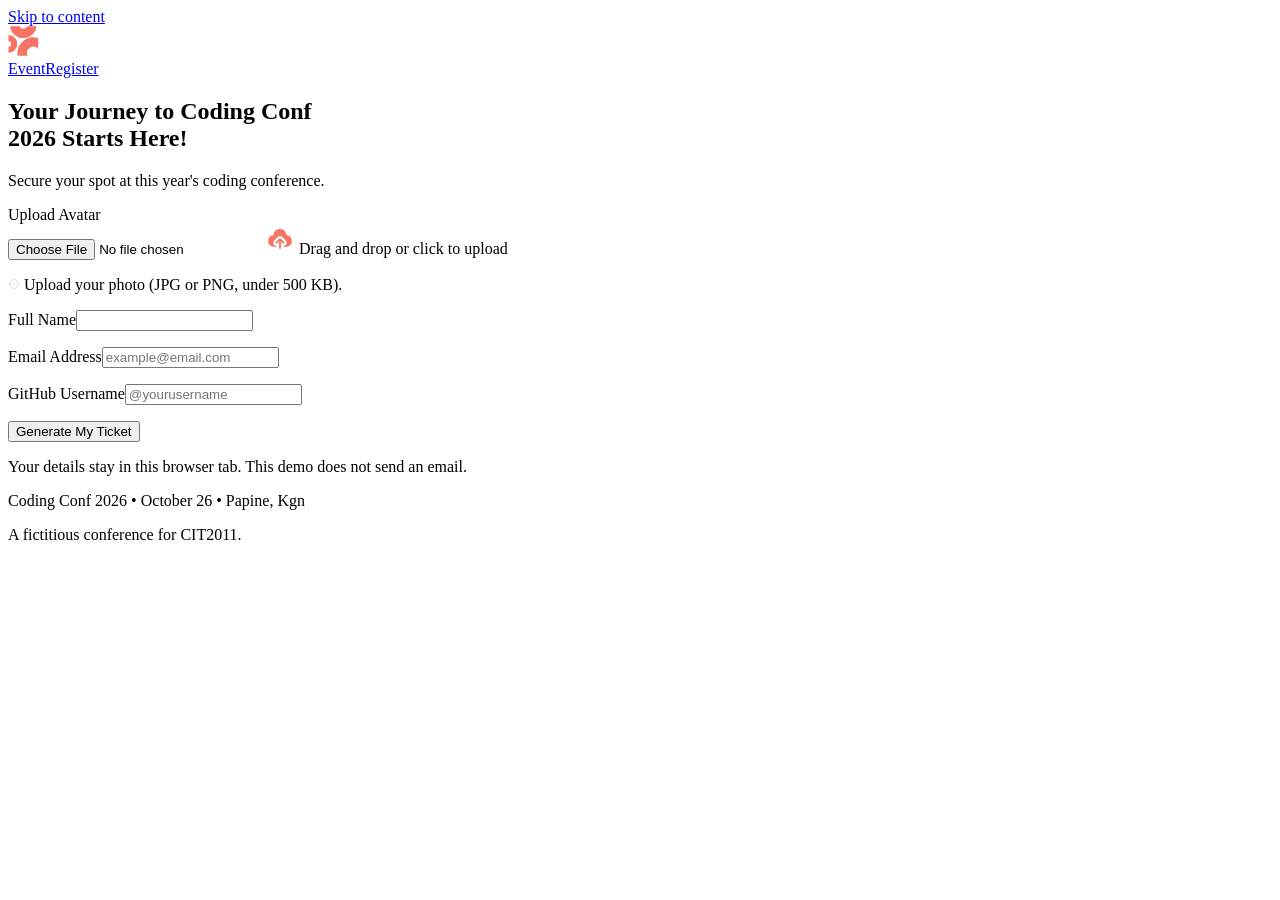
==== HTML/login.html @ a29e9526 "Add files via upload" ====
<!DOCTYPE html>
<html lang="en">
<head>
  <meta charset="UTF-8">
  <meta name="viewport" content="width=device-width, initial-scale=1.0">
  <meta name="description" content="Join Coding Conf on October 26, 2026 in Papine, Kgn.">
  <title>Registration | Coding Conf 2026</title>
  <link rel="icon" href="../assets/images/favicon-32x32.png">
  <link rel="stylesheet" href="../css/style.css">
  <script src="../js/validation.js" defer></script>
</head>
<body>
  <a class="skip-link" href="#main">Skip to content</a>
  <header class="site-header">
    <a class="brand" href="index.html" aria-label="Coding Conf home"><img src="../assets/images/logo-full.svg" alt="Coding Conf" width="210" height="30"></a>
    <nav aria-label="Main navigation"><a href="index.html">Event</a><a href="login.html">Register</a></nav>
  </header>
  <main id="main">
    <section class="page-heading" aria-labelledby="form-title">
      <h1 id="form-title">Your Journey to Coding Conf<br>2026 Starts Here!</h1>
      <p class="intro">Secure your spot at this year's coding conference.</p>
    </section>
    <form id="registration-form" class="registration" novalidate>
      <div class="field">
        <label for="avatar">Upload Avatar</label>
        <div id="drop-zone" class="drop-zone">
          <input id="avatar" name="avatar" type="file" accept="image/jpeg,image/png" aria-describedby="avatar-help avatar-error" required>
          <img id="avatar-preview" src="../assets/images/icon-upload.svg" alt="" class="upload-preview">
          <span id="upload-prompt">Drag and drop or click to upload</span>
        </div>
        <div id="image-actions" class="image-actions" hidden><button id="remove-image" type="button">Remove image</button><button id="change-image" type="button">Change image</button></div>
        <p id="avatar-help" class="hint"><img src="../assets/images/icon-info.svg" alt="" width="12" height="12"> Upload your photo (JPG or PNG, under 500 KB).</p>
        <p id="avatar-error" class="error" aria-live="polite"></p>
      </div>
      <div class="field"><label for="full-name">Full Name</label><input id="full-name" name="fullName" type="text" autocomplete="name" maxlength="80" aria-describedby="name-error" required><p id="name-error" class="error" aria-live="polite"></p></div>
      <div class="field"><label for="email">Email Address</label><input id="email" name="email" type="email" autocomplete="email" placeholder="example@email.com" maxlength="254" aria-describedby="email-error" required><p id="email-error" class="error" aria-live="polite"></p></div>
      <div class="field"><label for="github">GitHub Username</label><input id="github" name="github" type="text" autocomplete="off" placeholder="@yourusername" maxlength="40" spellcheck="false" aria-describedby="github-error" required><p id="github-error" class="error" aria-live="polite"></p></div>
      <p id="form-error" class="error" role="alert"></p>
      <button class="button" id="submit-button" type="submit">Generate My Ticket</button>
      <p class="privacy">Your details stay in this browser tab. This demo does not send an email.</p>
    </form>
  </main>
  <footer class="site-footer"><p>Coding Conf 2026 &bull; October 26 &bull; Papine, Kgn</p><p>A fictitious conference for CIT2011.</p></footer>
</body>
</html>
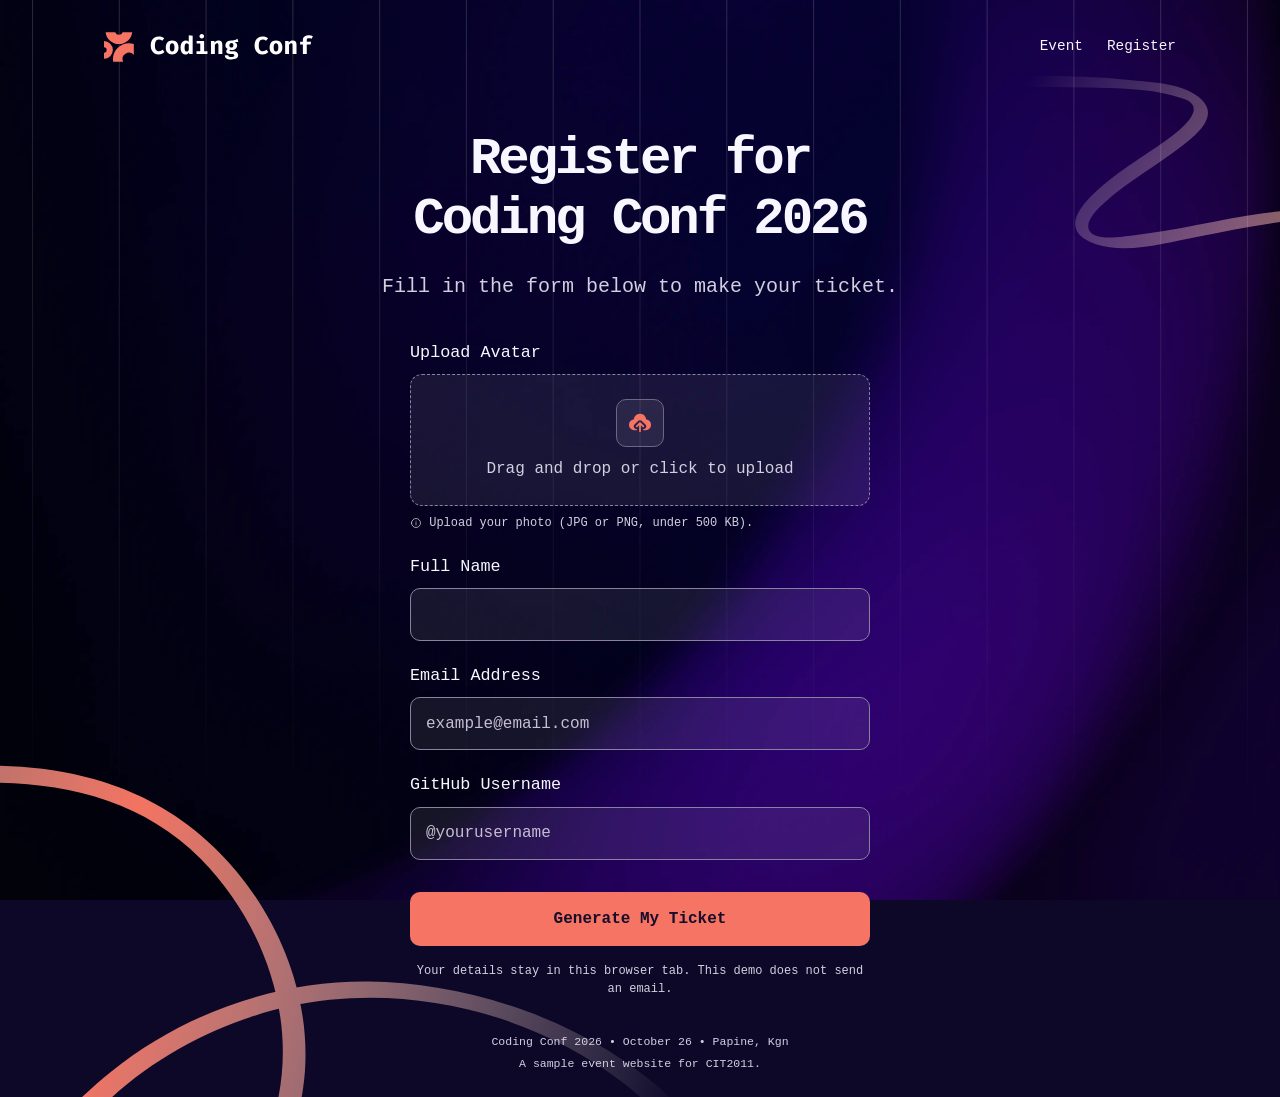
==== commit 88596ad8: "Simplify the registration instructions Updated the page title and intro text for the registration se" ====
--- a/HTML/login.html
+++ b/HTML/login.html
@@ -17,8 +17,8 @@
   </header>
   <main id="main">
     <section class="page-heading" aria-labelledby="form-title">
-      <h1 id="form-title">Your Journey to Coding Conf<br>2026 Starts Here!</h1>
-      <p class="intro">Secure your spot at this year's coding conference.</p>
+      <h1 id="form-title">Register for<br>Coding Conf 2026</h1>
+      <p class="intro">Fill in the form below to make your ticket.</p>
     </section>
     <form id="registration-form" class="registration" novalidate>
       <div class="field">
@@ -40,6 +40,6 @@
       <p class="privacy">Your details stay in this browser tab. This demo does not send an email.</p>
     </form>
   </main>
-  <footer class="site-footer"><p>Coding Conf 2026 &bull; October 26 &bull; Papine, Kgn</p><p>A fictitious conference for CIT2011.</p></footer>
+  <footer class="site-footer"><p>Coding Conf 2026 &bull; October 26 &bull; Papine, Kgn</p><p>A sample event website for CIT2011.</p></footer>
 </body>
 </html>
--- a/css/style.css
+++ b/css/style.css
@@ -0,0 +1,81 @@
+/* Shared theme and flexible page layouts. Supplied artwork is kept local. */
+:root { --ink: #f8f7ff; --muted: #d2cfe0; --accent: #f57463; --base: #0d0828; --line: #89829f; --glass: rgba(255,255,255,.08); }
+* { box-sizing: border-box; }
+body { margin: 0; min-height: 100vh; color: var(--ink); background: url('../assets/images/pattern-lines.svg') center top / auto 100%, url('../assets/images/pattern-squiggly-line-top.svg') right 70px / 30% auto no-repeat, url('../assets/images/pattern-squiggly-line-bottom-desktop.svg') left bottom / 55% auto no-repeat, url('../assets/images/background-desktop.png') center / cover fixed, var(--base); font-family: 'Courier New', monospace; line-height: 1.5; }
+a { color: inherit; text-underline-offset: 5px; }
+button, input { font: inherit; }
+button, a, input { -webkit-tap-highlight-color: transparent; }
+:where(h1,h2,h3,p) { margin-top: 0; }
+:is(a,button,input):focus-visible { outline: 3px solid var(--ink); outline-offset: 5px; }
+.skip-link { position: absolute; left: 12px; top: -100px; z-index: 10; padding: 12px; background: var(--base); }
+.skip-link:focus { top: 12px; }
+.site-header { max-width: 1120px; margin: auto; padding: 32px 24px; display: flex; align-items: center; justify-content: space-between; gap: 20px; }
+.brand img { display: block; max-width: 100%; height: auto; }
+nav { display: flex; gap: 24px; font-size: .9rem; }
+nav a { text-decoration: none; }
+nav a:hover { color: var(--accent); }
+main { width: min(100% - 40px, 1080px); margin: auto; min-height: 65vh; }
+.page-heading { text-align: center; margin: 35px auto 38px; }
+h1 { font-size: clamp(1.85rem, 4.1vw, 3.35rem); line-height: 1.15; letter-spacing: -.06em; margin-bottom: 22px; }
+.intro { color: var(--muted); font-size: clamp(1rem, 1.8vw, 1.25rem); max-width: 690px; margin-inline: auto; }
+.gradient { background: linear-gradient(100deg, var(--accent), #fff); color: transparent; background-clip: text; }
+.accent { color: #ffa294; overflow-wrap: anywhere; }
+.button { display: inline-block; padding: 15px 24px; border: 0; border-radius: 10px; color: #170d2b; background: var(--accent); text-align: center; font-weight: 800; text-decoration: none; cursor: pointer; transition: background .2s, transform .2s; }
+.button:hover:not(:disabled) { background: #ff9988; transform: translateY(-2px); }
+.button:disabled { opacity: .7; cursor: wait; }
+.registration { width: min(100%, 460px); margin: auto; }
+.field { margin-bottom: 22px; }
+label { display: block; font-size: 1.05rem; margin-bottom: 9px; }
+input:not([type=file]) { width: 100%; min-height: 53px; padding: 12px 15px; border: 1px solid var(--line); border-radius: 10px; color: var(--ink); background: var(--glass); }
+input::placeholder { color: #c6bfd3; }
+input:hover { background: rgba(255,255,255,.14); }
+input[aria-invalid=true], .drop-zone:has(input[aria-invalid=true]) { border-color: var(--accent); }
+.drop-zone { position: relative; min-height: 132px; display: flex; flex-direction: column; justify-content: center; align-items: center; gap: 10px; padding: 16px; border: 1px dashed var(--line); border-radius: 12px; background: var(--glass); text-align: center; color: var(--muted); }
+.drop-zone:has(input:focus-visible) { outline: 3px solid white; outline-offset: 5px; }
+.drop-zone:hover, .drop-zone.dragging { background: rgba(255,255,255,.17); }
+.drop-zone input { position: absolute; inset: 0; width: 100%; height: 100%; opacity: 0; cursor: pointer; }
+.upload-preview { width: 48px; height: 48px; border: 1px solid #6e6685; border-radius: 10px; padding: 9px; background: var(--glass); object-fit: cover; }
+.upload-preview.has-image { padding: 0; }
+.image-actions { text-align: center; margin-top: 9px; }
+.image-actions button { color: white; border: 0; background: #403950; padding: 5px 9px; margin: 0 3px; border-radius: 4px; cursor: pointer; font-size: .75rem; }
+.hint, .error, .privacy { font-size: .75rem; margin: 8px 0 0; }
+.hint, .privacy { color: var(--muted); }
+.error { color: #ffad9f; }
+.error:empty { display: none; }
+.registration > .button { width: 100%; margin-top: 10px; }
+.privacy { text-align: center; margin-top: 16px; }
+.site-footer { text-align: center; color: var(--muted); padding: 35px 20px 20px; font-size: .72rem; }
+.site-footer p { margin-bottom: 5px; }
+.hero { text-align: center; padding: 45px 0 60px; }
+.hero h1 { font-size: clamp(2.3rem, 5.8vw, 4.5rem); }
+.eyebrow { color: #ffad9f; font-size: .8rem; letter-spacing: .13em; }
+.event-meta { display: flex; justify-content: center; gap: 50px; margin: 28px 0 15px; }
+.event-meta strong { color: var(--muted); font-size: .8rem; font-weight: normal; }
+.experience { padding-bottom: 30px; }
+.experience > :is(p,h2) { text-align: center; }
+h2 { font-size: clamp(1.3rem, 3vw, 1.8rem); }
+.feature-grid { display: grid; grid-template-columns: repeat(3, 1fr); gap: 20px; }
+.feature-grid article { padding: 24px; border: 1px solid #6c6282; border-radius: 14px; background: var(--glass); }
+.feature-number { float: right; color: #ffad9f; font-size: .85rem; }
+.feature-grid p { color: var(--muted); font-size: .9rem; margin: 0; }
+.confirmation .page-heading { margin-top: 55px; }
+.ticket { position: relative; display: flex; width: min(100%, 600px); min-height: 265px; margin: 65px auto 35px; border: 1px solid #b39cbf; border-radius: 18px; background: linear-gradient(115deg,rgba(255,255,255,.14),rgba(255,255,255,.03)); backdrop-filter: blur(16px); }
+.ticket-content { flex: 1; min-width: 0; padding: 26px; }
+.ticket-date { margin: 8px 0 30px 42px; font-size: .85rem; color: var(--muted); }
+.attendee { display: flex; align-items: center; gap: 15px; }
+.attendee > img { border-radius: 10px; object-fit: cover; flex-shrink: 0; }
+.attendee-details { min-width: 0; }
+.attendee h2 { margin-bottom: 3px; font-size: clamp(1.05rem, 3vw, 1.6rem); overflow-wrap: anywhere; }
+.attendee a { display: flex; align-items: center; gap: 7px; font-size: .85rem; overflow-wrap: anywhere; }
+.ticket-number { width: 85px; flex-shrink: 0; margin: 0; border-left: 2px dashed #a094b1; writing-mode: vertical-rl; display: flex; align-items: center; justify-content: center; font-size: 1.45rem; color: #c7bbd2; }
+.ticket-actions { display: flex; flex-direction: column; align-items: center; gap: 18px; }
+.ticket-actions a { font-size: .85rem; }
+[hidden] { display: none !important; }
+@media (max-width: 800px) { body { background-image: url('../assets/images/pattern-lines.svg'), url('../assets/images/background-tablet.png'); background-size: auto 100%, cover; } .feature-grid { gap: 12px; } .feature-grid article { padding: 18px; } }
+@media (max-width: 520px) { body { background-image: url('../assets/images/pattern-squiggly-line-bottom-mobile-tablet.svg'), url('../assets/images/background-mobile.png'); background-position: left bottom, center; background-size: 85% auto, cover; background-repeat: no-repeat; } .site-header { padding: 24px 20px; flex-direction: column; gap: 16px; } .brand img { width: 180px; } nav { font-size: .8rem; } .page-heading { margin-top: 24px; } .hero { padding-top: 25px; } .event-meta { gap: 22px; font-size: .85rem; } .feature-grid { grid-template-columns: 1fr; } .ticket { min-height: 205px; margin-top: 40px; } .ticket-content { padding: 16px; } .ticket-logo { width: 165px; height: auto; } .ticket-date { margin: 8px 0 25px; font-size: .65rem; } .attendee { gap: 10px; } .attendee > img { width: 48px; height: 48px; } .attendee a { font-size: .7rem; } .ticket-number { width: 44px; font-size: 1rem; } }
+@media (prefers-reduced-motion: reduce) { * { transition: none !important; } }
+@media print { body { background: #130b2c; print-color-adjust: exact; } .site-header, .site-footer, .ticket-actions, .skip-link { display: none; } .ticket { break-inside: avoid; } }
+
+/* Long attendee names and filenames must remain inside narrow layouts. */
+h1, #upload-prompt { overflow-wrap: anywhere; }
+.hint img { vertical-align: middle; }
